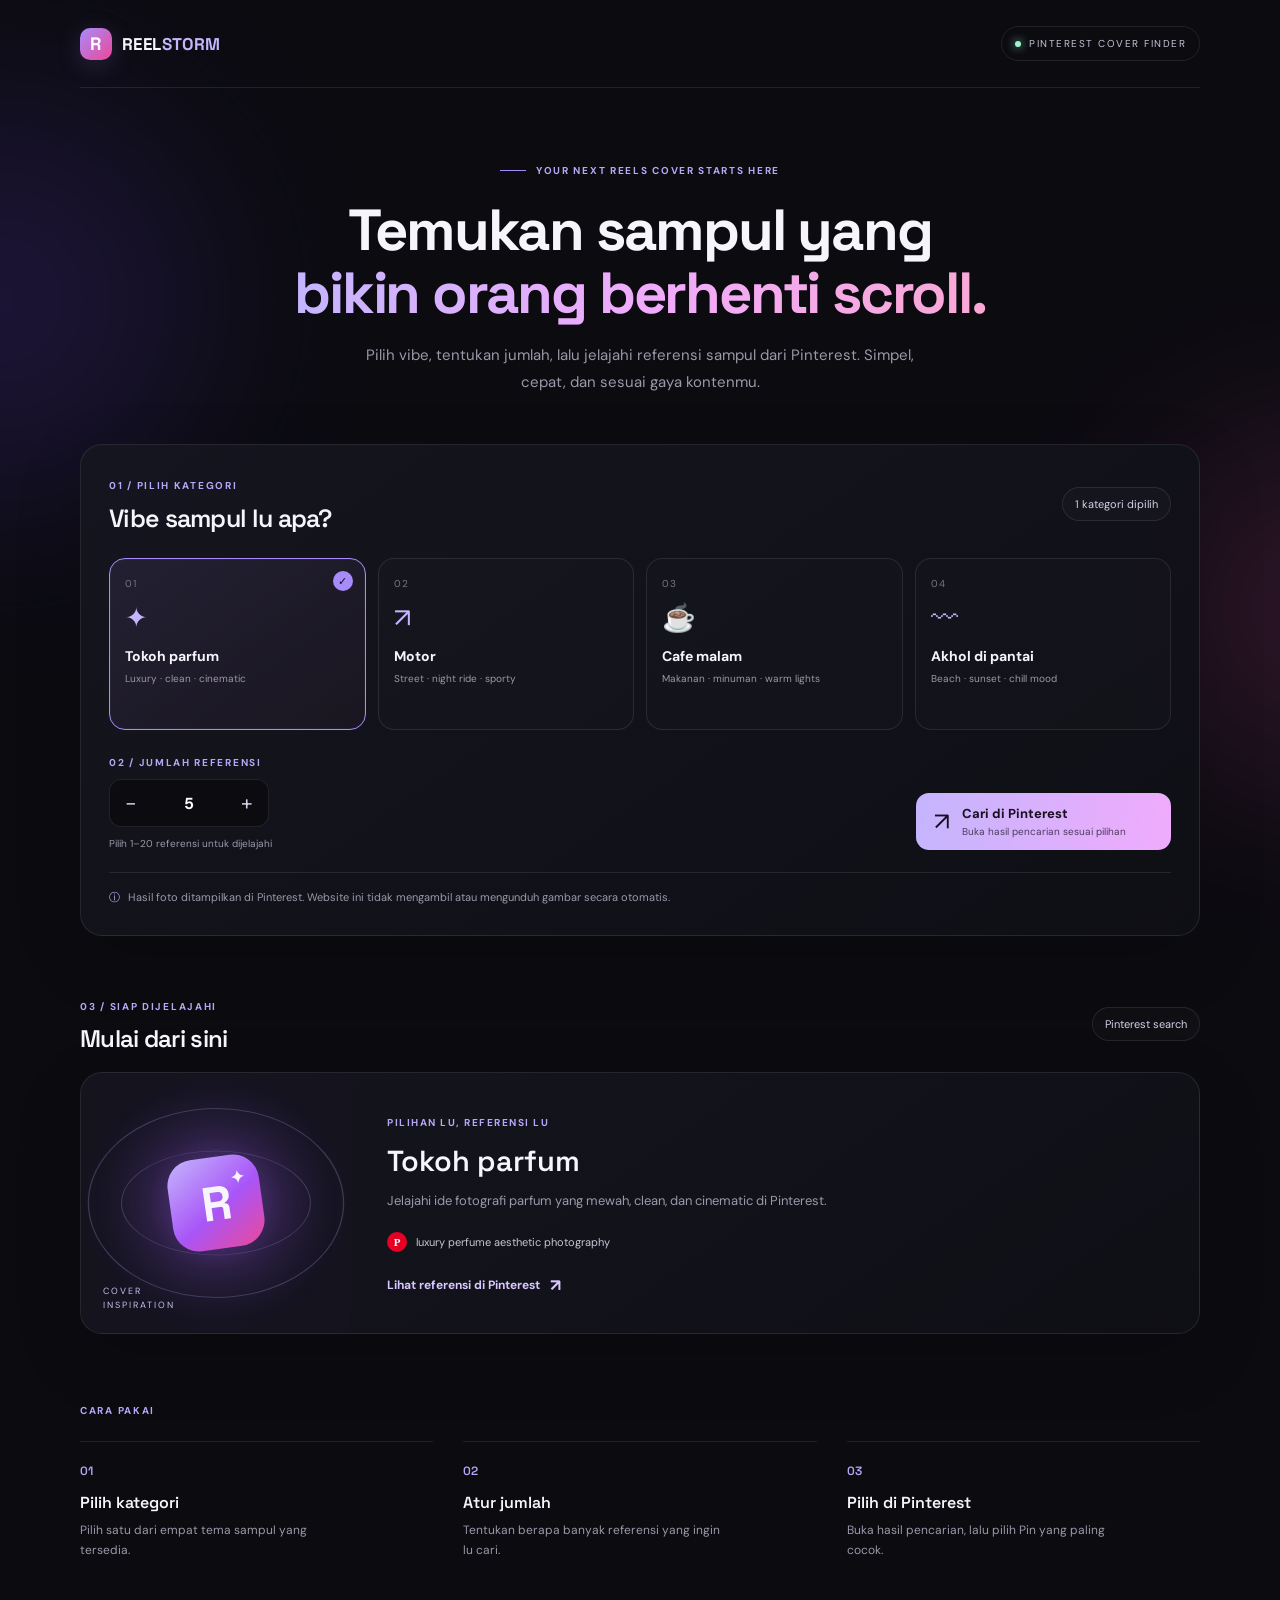
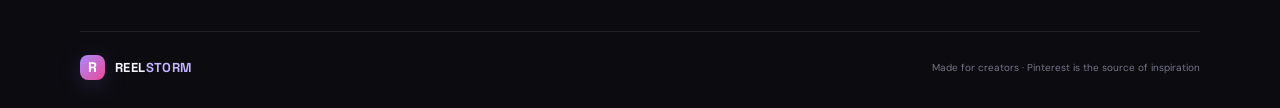
==== index.html @ 8d03045e "Add files via upload" ====
<!doctype html>
<html lang="id">
<head>
  <meta charset="utf-8">
  <meta name="viewport" content="width=device-width, initial-scale=1">
  <meta name="theme-color" content="#0b0b10">
  <title>REELSTORM — Reels Cover Finder</title>
  <meta name="description" content="Temukan inspirasi sampul Instagram Reels dari Pinterest berdasarkan kategori pilihanmu.">
  <link rel="preconnect" href="https://fonts.googleapis.com">
  <link rel="preconnect" href="https://fonts.gstatic.com" crossorigin>
  <link href="https://fonts.googleapis.com/css2?family=DM+Sans:wght@400;500;600;700&family=Space+Grotesk:wght@500;600;700&display=swap" rel="stylesheet">
  <link rel="stylesheet" href="style.css">
</head>
<body>
  <div class="ambient ambient-one"></div><div class="ambient ambient-two"></div>
  <header class="topbar">
    <a class="brand" href="#" aria-label="REELSTORM home">
      <span class="brand-mark">R</span><span>REEL<span class="brand-accent">STORM</span></span>
    </a>
    <span class="top-pill"><span class="live-dot"></span> PINTEREST COVER FINDER</span>
  </header>

  <main>
    <section class="hero">
      <div class="eyebrow"><span class="eyebrow-line"></span> YOUR NEXT REELS COVER STARTS HERE</div>
      <h1>Temukan sampul yang<br><span class="gradient-text">bikin orang berhenti scroll.</span></h1>
      <p class="hero-copy">Pilih vibe, tentukan jumlah, lalu jelajahi referensi sampul dari Pinterest. Simpel, cepat, dan sesuai gaya kontenmu.</p>
    </section>

    <section class="finder panel" aria-labelledby="finder-title">
      <div class="section-heading">
        <div>
          <span class="step-label">01 / PILIH KATEGORI</span>
          <h2 id="finder-title">Vibe sampul lu apa?</h2>
        </div>
        <span class="selection-count"><span id="selectedCount">1</span> kategori dipilih</span>
      </div>

      <div class="category-grid" id="categoryGrid">
        <button class="category-card selected" type="button" data-category="parfum" aria-pressed="true">
          <span class="category-number">01</span><span class="category-icon">✦</span>
          <span class="category-name">Tokoh parfum</span>
          <span class="category-desc">Luxury · clean · cinematic</span><span class="select-indicator">✓</span>
        </button>
        <button class="category-card" type="button" data-category="motor" aria-pressed="false">
          <span class="category-number">02</span><span class="category-icon">↗</span>
          <span class="category-name">Motor</span>
          <span class="category-desc">Street · night ride · sporty</span><span class="select-indicator">✓</span>
        </button>
        <button class="category-card" type="button" data-category="cafe" aria-pressed="false">
          <span class="category-number">03</span><span class="category-icon">☕</span>
          <span class="category-name">Cafe malam</span>
          <span class="category-desc">Makanan · minuman · warm lights</span><span class="select-indicator">✓</span>
        </button>
        <button class="category-card" type="button" data-category="pantai" aria-pressed="false">
          <span class="category-number">04</span><span class="category-icon">〰</span>
          <span class="category-name">Akhol di pantai</span>
          <span class="category-desc">Beach · sunset · chill mood</span><span class="select-indicator">✓</span>
        </button>
      </div>

      <div class="controls-row">
        <label class="quantity-control">
          <span class="step-label">02 / JUMLAH REFERENSI</span>
          <span class="quantity-input-wrap">
            <button type="button" id="minusBtn" class="stepper" aria-label="Kurangi jumlah">−</button>
            <input type="number" id="quantity" min="1" max="20" value="5" inputmode="numeric" aria-label="Jumlah sampul">
            <button type="button" id="plusBtn" class="stepper" aria-label="Tambah jumlah">+</button>
          </span>
          <small>Pilih 1–20 referensi untuk dijelajahi</small>
        </label>
        <button class="search-button" type="button" id="searchBtn">
          <span class="search-button-icon">↗</span><span><strong>Cari di Pinterest</strong><small>Buka hasil pencarian sesuai pilihan</small></span>
        </button>
      </div>
      <p class="notice"><span>ⓘ</span> Hasil foto ditampilkan di Pinterest. Website ini tidak mengambil atau mengunduh gambar secara otomatis.</p>
    </section>

    <section class="results-section" id="resultsSection">
      <div class="section-heading results-heading">
        <div><span class="step-label">03 / SIAP DIJELAJAHI</span><h2>Mulai dari sini</h2></div>
        <span class="results-badge">Pinterest search</span>
      </div>
      <div class="result-preview panel">
        <div class="preview-art"><div class="preview-orbit orbit-a"></div><div class="preview-orbit orbit-b"></div><div class="preview-core">R<span>✦</span></div><div class="preview-tag">COVER<br>INSPIRATION</div></div>
        <div class="preview-content">
          <span class="preview-kicker">PILIHAN LU, REFERENSI LU</span>
          <h3 id="previewTitle">Tokoh parfum</h3>
          <p id="previewDescription">Jelajahi ide fotografi parfum yang mewah, clean, dan cinematic di Pinterest.</p>
          <div class="preview-meta"><span class="pin-icon">P</span><span id="previewQuery">luxury perfume aesthetic photography</span></div>
          <button type="button" class="text-link" id="previewSearch">Lihat referensi di Pinterest <span>↗</span></button>
        </div>
      </div>
    </section>

    <section class="how-section">
      <span class="step-label">CARA PAKAI</span>
      <div class="how-grid">
        <div><span class="how-num">01</span><h3>Pilih kategori</h3><p>Pilih satu dari empat tema sampul yang tersedia.</p></div>
        <div><span class="how-num">02</span><h3>Atur jumlah</h3><p>Tentukan berapa banyak referensi yang ingin lu cari.</p></div>
        <div><span class="how-num">03</span><h3>Pilih di Pinterest</h3><p>Buka hasil pencarian, lalu pilih Pin yang paling cocok.</p></div>
      </div>
    </section>
  </main>

  <footer><a class="brand footer-brand" href="#"><span class="brand-mark">R</span><span>REEL<span class="brand-accent">STORM</span></span></a><span>Made for creators · Pinterest is the source of inspiration</span></footer>
  <script src="app.js"></script>
</body>
</html>
---- style.css ----
:root{--bg:#0b0b10;--panel:#12121a;--panel2:#171720;--line:rgba(255,255,255,.09);--text:#f6f5fb;--muted:#9a99aa;--purple:#a78bfa;--pink:#f472b6;--mint:#9df5d0}
*{box-sizing:border-box}html{scroll-behavior:smooth}body{margin:0;background:var(--bg);color:var(--text);font-family:"DM Sans",sans-serif;min-height:100vh;overflow-x:hidden}button,input{font:inherit}.ambient{position:absolute;filter:blur(100px);opacity:.16;pointer-events:none;z-index:-1;border-radius:50%}.ambient-one{width:400px;height:400px;background:#7948ff;top:100px;left:-200px}.ambient-two{width:360px;height:360px;background:#e44eaa;top:430px;right:-220px}.topbar,main,footer{width:min(1120px,calc(100% - 40px));margin:auto}.topbar{height:88px;display:flex;align-items:center;justify-content:space-between;border-bottom:1px solid var(--line)}.brand{display:flex;align-items:center;gap:10px;color:var(--text);text-decoration:none;font-family:"Space Grotesk",sans-serif;font-size:17px;font-weight:700;letter-spacing:.4px}.brand-mark{width:32px;height:32px;display:grid;place-items:center;border-radius:10px;background:linear-gradient(135deg,#a78bfa,#ec4899);color:white;font-size:18px;box-shadow:0 5px 24px #a78bfa30}.brand-accent{color:#c4b5fd}.top-pill{font-size:10px;letter-spacing:1.5px;color:#c9c4d8;border:1px solid var(--line);border-radius:100px;padding:10px 13px;display:flex;align-items:center;gap:8px}.live-dot{width:6px;height:6px;border-radius:50%;background:var(--mint);box-shadow:0 0 10px var(--mint)}.hero{text-align:center;padding:76px 0 48px}.eyebrow,.step-label{font-size:10px;letter-spacing:1.7px;font-weight:700;color:#b8a7f9}.eyebrow{display:flex;align-items:center;justify-content:center;gap:10px}.eyebrow-line{height:1px;width:26px;background:#a78bfa}.hero h1{font:700 clamp(34px,5vw,58px)/1.08 "Space Grotesk",sans-serif;letter-spacing:-2.2px;margin:22px 0 18px}.gradient-text{background:linear-gradient(90deg,#c4b5fd,#f0abfc,#f9a8d4);background-clip:text;-webkit-background-clip:text;color:transparent}.hero-copy{max-width:580px;margin:auto;color:var(--muted);font-size:15px;line-height:1.8}.panel{background:linear-gradient(145deg,rgba(22,22,32,.96),rgba(15,15,22,.96));border:1px solid var(--line);border-radius:22px;box-shadow:0 22px 70px #0002}.finder{padding:28px}.section-heading{display:flex;align-items:center;justify-content:space-between;gap:18px;margin-bottom:24px}.section-heading h2{font:600 25px "Space Grotesk",sans-serif;letter-spacing:-.7px;margin:8px 0 0}.selection-count,.results-badge{font-size:11px;color:#d6d0e8;border:1px solid var(--line);background:#ffffff05;border-radius:100px;padding:9px 12px}.category-grid{display:grid;grid-template-columns:repeat(4,minmax(0,1fr));gap:12px}.category-card{position:relative;text-align:left;min-height:172px;padding:18px 15px;background:#ffffff03;border:1px solid var(--line);border-radius:16px;color:var(--text);cursor:pointer;transition:.2s;display:flex;flex-direction:column;align-items:flex-start}.category-card:hover{transform:translateY(-3px);border-color:#a78bfa80;background:#a78bfa08}.category-card.selected{border-color:#a78bfa;background:linear-gradient(145deg,#a78bfa18,#f472b608);box-shadow:inset 0 0 0 1px #a78bfa12}.category-number{font-size:10px;letter-spacing:1px;color:#777587}.category-icon{font-size:27px;color:#c4b5fd;margin:10px 0 12px}.category-name{font-weight:700;font-size:14px}.category-desc{font-size:10px;color:var(--muted);margin-top:7px;line-height:1.4}.select-indicator{position:absolute;right:12px;top:12px;width:20px;height:20px;border-radius:50%;display:grid;place-items:center;font-size:11px;background:#a78bfa;color:#100c1b;opacity:0;transform:scale(.7);transition:.2s}.selected .select-indicator{opacity:1;transform:scale(1)}.controls-row{display:flex;align-items:end;justify-content:space-between;gap:22px;margin-top:26px}.quantity-control{display:flex;flex-direction:column;gap:10px}.quantity-input-wrap{height:48px;display:flex;align-items:center;gap:0;background:#0b0b10;border:1px solid var(--line);border-radius:12px;width:160px;overflow:hidden}.stepper{height:100%;width:43px;border:0;background:transparent;color:#d8d4e6;font-size:21px;cursor:pointer}.stepper:hover{background:#ffffff0a}.quantity-input-wrap input{width:74px;text-align:center;border:0;outline:0;background:transparent;color:white;font-weight:700;font-size:16px;appearance:textfield}.quantity-input-wrap input::-webkit-inner-spin-button,.quantity-input-wrap input::-webkit-outer-spin-button{appearance:none}.quantity-control small{color:var(--muted);font-size:10px}.search-button{border:0;cursor:pointer;border-radius:13px;padding:12px 18px;min-height:54px;display:flex;align-items:center;gap:12px;color:#171020;background:linear-gradient(100deg,#c4b5fd,#f0abfc);text-align:left;transition:.2s;min-width:255px}.search-button:hover{transform:translateY(-2px);box-shadow:0 9px 30px #c084fc30}.search-button-icon{font-size:25px}.search-button strong,.search-button small{display:block}.search-button strong{font-size:13px}.search-button small{font-size:10px;margin-top:3px;opacity:.72}.notice{margin:22px 0 0;padding-top:16px;border-top:1px solid var(--line);font-size:11px;line-height:1.6;color:var(--muted);display:flex;gap:8px}.notice span{color:#c4b5fd}.results-section{padding:58px 0 0}.results-heading{margin-bottom:18px}.results-heading h2{font-size:24px}.result-preview{display:grid;grid-template-columns:270px 1fr;overflow:hidden;min-height:260px}.preview-art{position:relative;min-height:260px;display:grid;place-items:center;overflow:hidden;background:radial-gradient(circle at 50% 50%,#45306c 0,#211b34 36%,#14131e 70%)}.preview-orbit{position:absolute;width:190px;height:190px;border:1px solid #c4b5fd38;border-radius:50%}.orbit-a{transform:scaleX(1.35) rotate(36deg)}.orbit-b{transform:scaleY(.55) rotate(-30deg)}.preview-core{width:92px;height:92px;border-radius:26px;background:linear-gradient(145deg,#c4b5fd,#a855f7 55%,#ec4899);display:grid;place-items:center;font:700 48px "Space Grotesk",sans-serif;box-shadow:0 0 70px #a855f760;transform:rotate(-8deg)}.preview-core span{font-size:17px;position:absolute;right:14px;top:12px}.preview-tag{position:absolute;bottom:20px;left:22px;font-size:9px;line-height:1.6;letter-spacing:2px;color:#c8bff0}.preview-content{padding:36px;align-self:center}.preview-kicker{font-size:10px;letter-spacing:1.5px;color:#b8a7f9;font-weight:700}.preview-content h3{font:600 29px "Space Grotesk",sans-serif;margin:11px 0}.preview-content p{font-size:13px;color:var(--muted);line-height:1.7;max-width:470px;margin:0 0 20px}.preview-meta{display:flex;align-items:center;gap:9px;color:#c9c5d7;font-size:11px;overflow-wrap:anywhere}.pin-icon{width:20px;height:20px;display:grid;place-items:center;border-radius:50%;background:#e60023;color:white;font-weight:700;font-family:Georgia,serif}.text-link{display:inline-flex;gap:10px;align-items:center;margin-top:22px;padding:0;border:0;background:transparent;color:#d7c9ff;font-size:12px;font-weight:700;cursor:pointer}.text-link span{font-size:17px;transition:.2s}.text-link:hover span{transform:translate(3px,-2px)}.how-section{padding:64px 0 70px}.how-grid{display:grid;grid-template-columns:repeat(3,1fr);gap:30px;margin-top:22px}.how-grid>div{border-top:1px solid var(--line);padding-top:17px}.how-num{color:#b8a7f9;font:600 12px "Space Grotesk",sans-serif}.how-grid h3{font:600 16px "Space Grotesk",sans-serif;margin:12px 0 7px}.how-grid p{font-size:12px;color:var(--muted);line-height:1.7;margin:0;max-width:260px}footer{border-top:1px solid var(--line);padding:23px 0 28px;display:flex;justify-content:space-between;align-items:center;gap:15px;color:#777587;font-size:10px}.footer-brand{font-size:13px}.footer-brand .brand-mark{width:25px;height:25px;border-radius:8px;font-size:14px}
@media(max-width:760px){.topbar,main,footer{width:min(100% - 28px,600px)}.topbar{height:72px}.top-pill{font-size:8px;letter-spacing:.8px;padding:8px}.hero{padding:58px 0 34px}.hero h1{letter-spacing:-1.4px}.hero-copy{font-size:13px}.finder{padding:18px;border-radius:18px}.section-heading h2{font-size:21px}.category-grid{grid-template-columns:repeat(2,minmax(0,1fr));gap:9px}.category-card{min-height:150px;padding:14px}.category-icon{margin:8px 0}.controls-row{align-items:stretch;flex-direction:column}.quantity-control{width:100%}.search-button{width:100%;justify-content:center}.result-preview{grid-template-columns:1fr}.preview-art{min-height:210px}.preview-content{padding:24px}.how-grid{grid-template-columns:1fr;gap:18px}.how-grid>div{padding-top:13px}.how-section{padding:48px 0}.results-section{padding-top:45px}footer{align-items:flex-start;flex-direction:column}.section-heading{align-items:flex-start}.selection-count{font-size:10px}.results-badge{font-size:10px}}
@media(prefers-reduced-motion:reduce){*{scroll-behavior:auto!important;transition:none!important}}
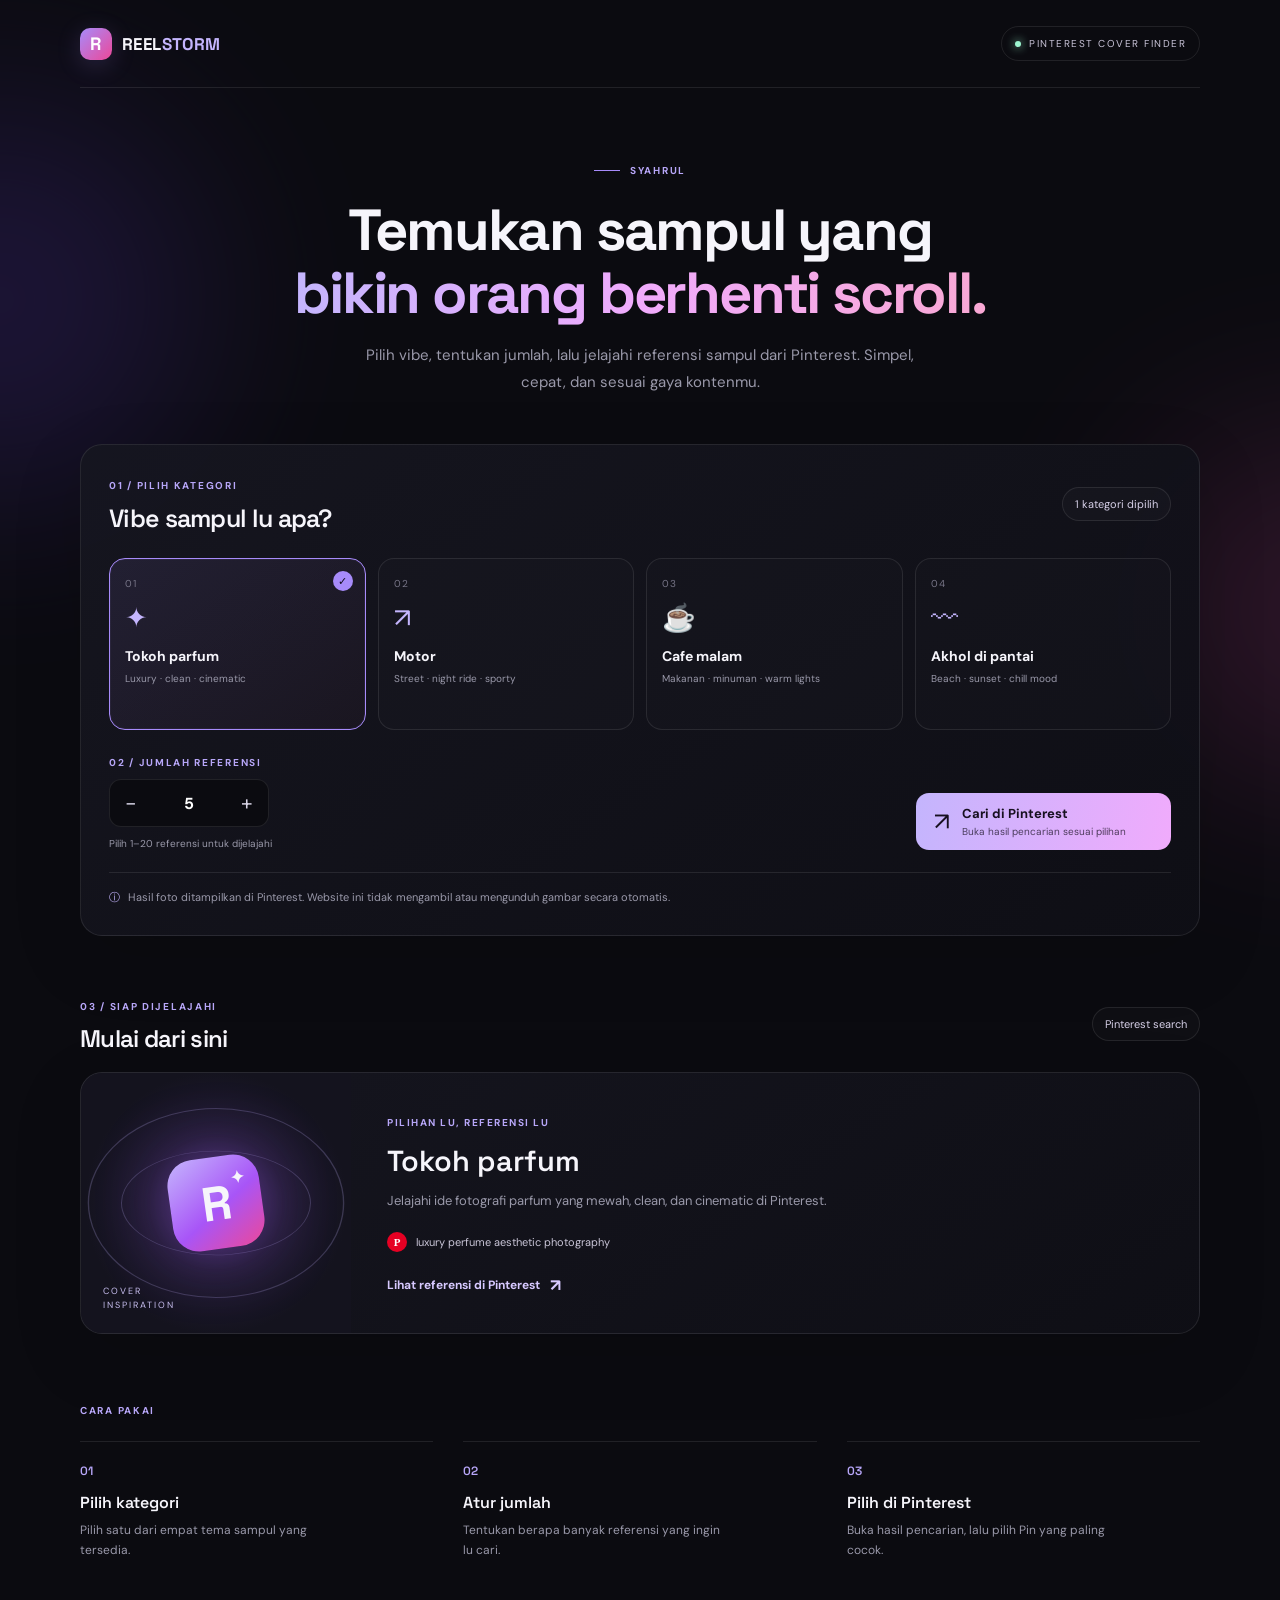
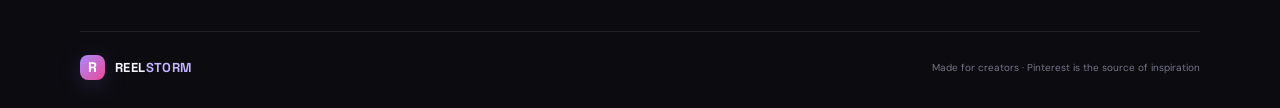
==== commit e6292a9c: "Update index.html" ====
--- a/index.html
+++ b/index.html
@@ -22,7 +22,7 @@
 
   <main>
     <section class="hero">
-      <div class="eyebrow"><span class="eyebrow-line"></span> YOUR NEXT REELS COVER STARTS HERE</div>
+      <div class="eyebrow"><span class="eyebrow-line"></span> SYAHRUL</div>
       <h1>Temukan sampul yang<br><span class="gradient-text">bikin orang berhenti scroll.</span></h1>
       <p class="hero-copy">Pilih vibe, tentukan jumlah, lalu jelajahi referensi sampul dari Pinterest. Simpel, cepat, dan sesuai gaya kontenmu.</p>
     </section>
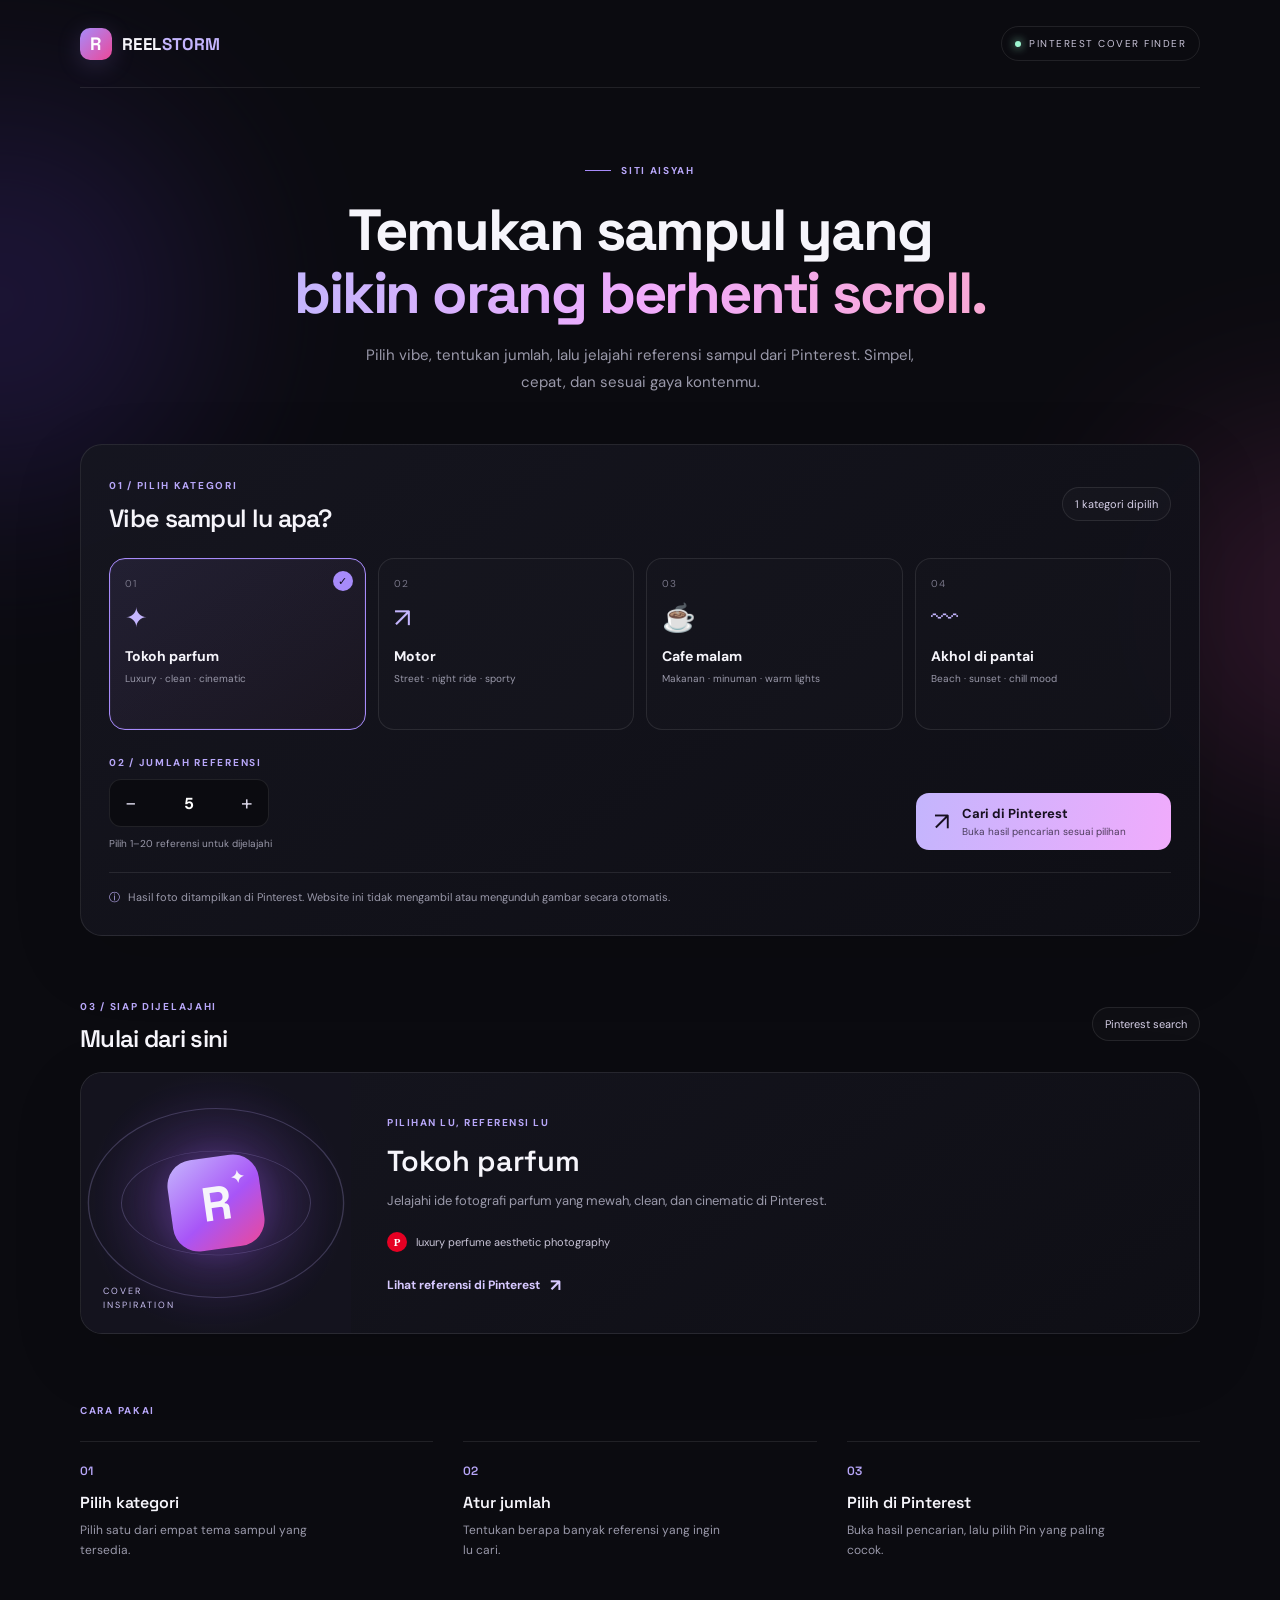
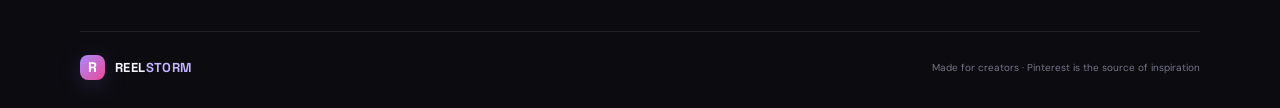
==== commit b322ee41: "Update index.html" ====
--- a/index.html
+++ b/index.html
@@ -22,7 +22,7 @@
 
   <main>
     <section class="hero">
-      <div class="eyebrow"><span class="eyebrow-line"></span> SYAHRUL</div>
+      <div class="eyebrow"><span class="eyebrow-line"></span> SITI AISYAH</div>
       <h1>Temukan sampul yang<br><span class="gradient-text">bikin orang berhenti scroll.</span></h1>
       <p class="hero-copy">Pilih vibe, tentukan jumlah, lalu jelajahi referensi sampul dari Pinterest. Simpel, cepat, dan sesuai gaya kontenmu.</p>
     </section>
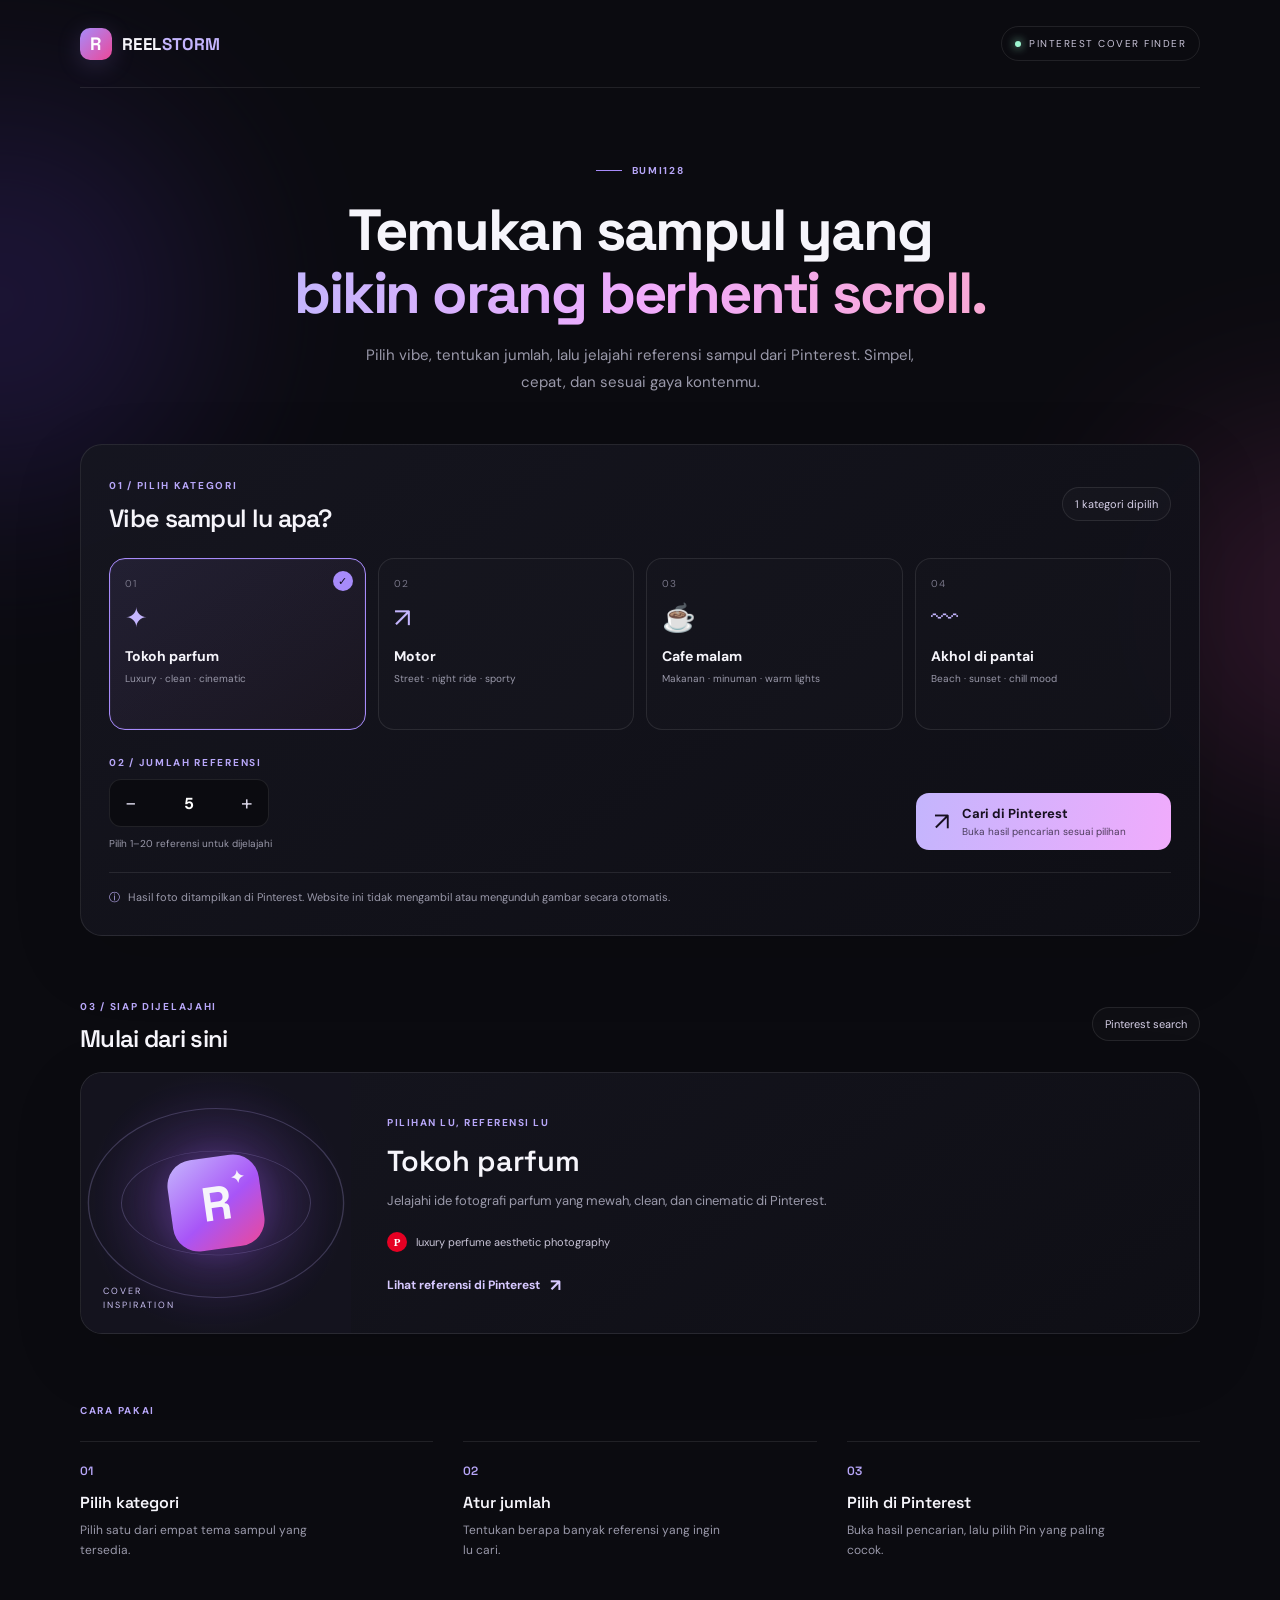
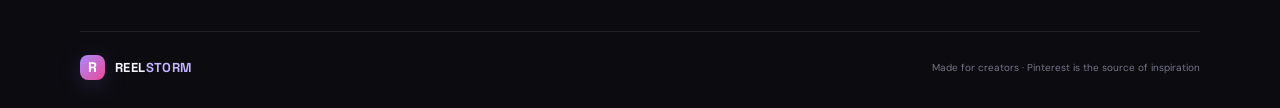
==== commit cfbd5f52: "Update index.html" ====
--- a/index.html
+++ b/index.html
@@ -22,7 +22,7 @@
 
   <main>
     <section class="hero">
-      <div class="eyebrow"><span class="eyebrow-line"></span> SITI AISYAH</div>
+      <div class="eyebrow"><span class="eyebrow-line"></span> BUMI128</div>
       <h1>Temukan sampul yang<br><span class="gradient-text">bikin orang berhenti scroll.</span></h1>
       <p class="hero-copy">Pilih vibe, tentukan jumlah, lalu jelajahi referensi sampul dari Pinterest. Simpel, cepat, dan sesuai gaya kontenmu.</p>
     </section>
